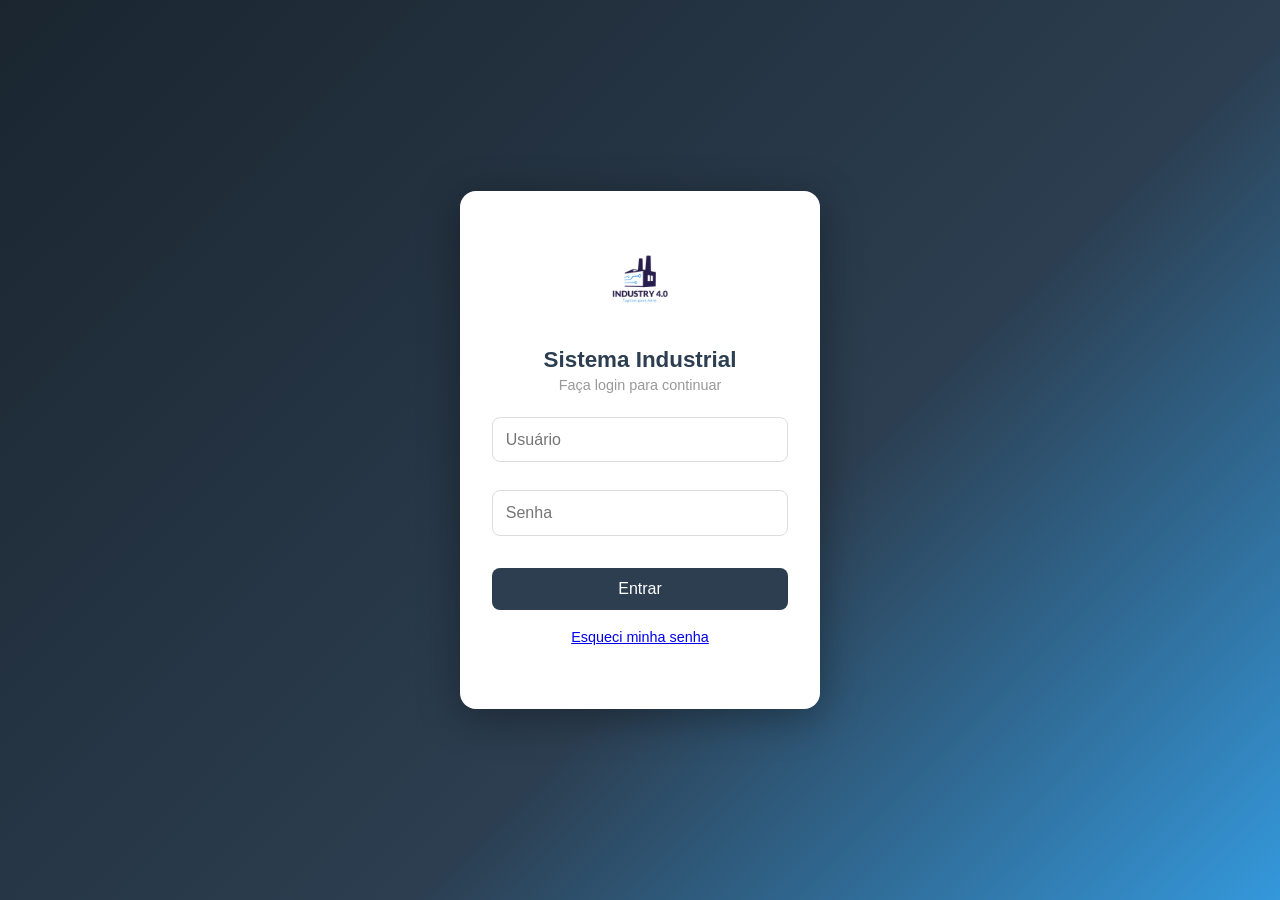
==== src/main/resources/static/login.html @ f0e9e9a5 "add o esqueci a minha senha, para caso o ususuario possa esquecer da senha" ====
<!DOCTYPE html>
<html lang="pt-BR">
<head>
  <meta charset="UTF-8" />
  <meta name="viewport" content="width=device-width, initial-scale=1.0" />
  <title>Login — Sistema</title>
  <link rel="stylesheet" href="style.css?v=4" />
</head>
<body class="login-body">

  <div class="login-card">

    <!-- Logo -->
    <div class="logo-wrap">
      <img src="logo_fabrica.jpg" width="96" height="96" alt="Logo" style="border-radius:16px;object-fit:cover;" />
    </div>

    <h1>Sistema Industrial</h1>
    <p class="login-sub">Faça login para continuar</p>

    <!-- Tela de login -->
    <div id="tela-login">
      <form id="form-login">
        <div class="input-group">
          <input type="text" id="login-user" placeholder="Usuário" autocomplete="username" />
        </div>
        <div class="input-group">
          <input type="password" id="login-pass" placeholder="Senha" autocomplete="current-password" />
        </div>
        <button type="submit" class="btn-login">Entrar</button>
      </form>

      <p id="login-erro" class="login-erro oculto">Usuário ou senha inválidos</p>
      <p class="login-sub" style="margin-top:1.2rem;">
        <a href="#" id="link-esqueci" class="link-esqueci">Esqueci minha senha</a>
      </p>
    </div>

    <!-- Tela de recuperação -->
    <div id="tela-recuperacao" class="oculto">
      <p class="login-sub" style="margin-bottom:1.2rem;">Informe seu e-mail para receber as instruções de recuperação.</p>
      <form id="form-recuperacao">
        <div class="input-group">
          <input type="email" id="rec-email" placeholder="Seu e-mail" autocomplete="email" />
        </div>
        <button type="submit" class="btn-login">Enviar instruções</button>
      </form>
      <p id="rec-sucesso" class="rec-sucesso oculto">✅ Se este e-mail estiver cadastrado, você receberá as instruções em breve.</p>
      <p style="margin-top:1rem;">
        <a href="#" id="link-voltar" class="link-esqueci">← Voltar ao login</a>
      </p>
    </div>
  </div>

  <script>
    // Redireciona se já estiver logado
    if (sessionStorage.getItem('logado')) window.location.href = 'index.html';

    // ── Login ─────────────────────────────────────────────────────
    document.getElementById('form-login').addEventListener('submit', e => {
      e.preventDefault();
      const user = document.getElementById('login-user').value.trim();
      const pass = document.getElementById('login-pass').value;

      if (user === 'admin' && pass === 'admin') {
        sessionStorage.setItem('logado', 'true');
        window.location.href = 'index.html';
      } else {
        const card = document.querySelector('.login-card');
        card.classList.remove('shake');
        void card.offsetWidth;
        card.classList.add('shake');
        document.getElementById('login-erro').classList.remove('oculto');
      }
    });

    // ── Esqueci a senha ───────────────────────────────────────────
    document.getElementById('link-esqueci').addEventListener('click', e => {
      e.preventDefault();
      document.getElementById('tela-login').classList.add('oculto');
      const rec = document.getElementById('tela-recuperacao');
      rec.classList.remove('oculto');
      rec.style.animation = 'fadeIn .3s ease';
      document.getElementById('rec-email').focus();
    });

    document.getElementById('link-voltar').addEventListener('click', e => {
      e.preventDefault();
      document.getElementById('tela-recuperacao').classList.add('oculto');
      document.getElementById('rec-sucesso').classList.add('oculto');
      document.getElementById('rec-email').value = '';
      const login = document.getElementById('tela-login');
      login.classList.remove('oculto');
      login.style.animation = 'fadeIn .3s ease';
    });

    document.getElementById('form-recuperacao').addEventListener('submit', e => {
      e.preventDefault();
      const email = document.getElementById('rec-email').value.trim();
      if (!email) {
        document.getElementById('rec-email').style.borderColor = '#e74c3c';
        return;
      }
      document.getElementById('rec-email').style.borderColor = '';
      document.getElementById('form-recuperacao').classList.add('oculto');
      document.getElementById('rec-sucesso').classList.remove('oculto');
    });
  </script>
</body>
</html>
---- src/main/resources/static/style.css ----
/* ── Reset ────────────────────────────────────────────────────── */
* { box-sizing: border-box; margin: 0; padding: 0; }
body { font-family: sans-serif; background: #f4f4f4; color: #333; }

/* ── Animações ────────────────────────────────────────────────── */
@keyframes fadeIn {
  from { opacity: 0; transform: translateY(16px); }
  to   { opacity: 1; transform: translateY(0); }
}
@keyframes slideDown {
  from { opacity: 0; transform: translateY(-20px); }
  to   { opacity: 1; transform: translateY(0); }
}
@keyframes rowIn {
  from { opacity: 0; transform: translateX(-12px); }
  to   { opacity: 1; transform: translateX(0); }
}
@keyframes shake {
  0%,100% { transform: translateX(0); }
  20%     { transform: translateX(-10px); }
  40%     { transform: translateX(10px); }
  60%     { transform: translateX(-8px); }
  80%     { transform: translateX(8px); }
}
@keyframes pulse {
  0%,100% { transform: scale(1); }
  50%     { transform: scale(1.04); }
}

/* ── Login ────────────────────────────────────────────────────── */
.login-body {
  min-height: 100vh;
  display: flex;
  align-items: center;
  justify-content: center;
  background: linear-gradient(135deg, #1a252f 0%, #2c3e50 60%, #3498db 100%);
}
.login-card {
  background: #fff;
  border-radius: 16px;
  padding: 2.5rem 2rem;
  width: 360px;
  text-align: center;
  box-shadow: 0 8px 40px rgba(0,0,0,.35);
  animation: fadeIn .5s ease;
}
.login-card.shake { animation: shake .4s ease; }

.logo-wrap {
  margin-bottom: 1rem;
  animation: pulse 2.5s infinite;
}
.login-card h1 { font-size: 1.4rem; margin-bottom: .25rem; color: #2c3e50; }
.login-sub { color: #999; font-size: .9rem; margin-bottom: 1.5rem; }

.input-group {
  position: relative;
  margin-bottom: 1rem;
  width: 100%;
}
.input-group .input-icon {
  position: absolute;
  left: .75rem;
  top: 50%;
  transform: translateY(-50%);
  font-size: 1rem;
}
.input-group input {
  width: 100%;
  padding: .80rem;
  border: 1px solid #ddd;
  border-radius: 8px;
  font-size: 1rem;
  transition: border-color .2s;
}
.input-group input:focus { outline: none; border-color: #3498db; }

.btn-login {
  width: 100%;
  padding: .75rem;
  background: #2c3e50;
  color: #fff;
  border: none;
  border-radius: 8px;
  font-size: 1rem;
  cursor: pointer;
  transition: background .2s, transform .1s;
  margin-top: .25rem;
}
.btn-login:hover  { background: #3498db; }
.btn-login:active { transform: scale(.98); }

.login-erro {
  margin-top: 1rem;
  color: #e74c3c;
  font-size: .9rem;
  animation: fadeIn .3s ease;
}

/* ── Nav ──────────────────────────────────────────────────────── */
nav {
  background: #2c3e50;
  padding: .6rem 1.5rem;
  display: flex;
  align-items: center;
  gap: .5rem;
  animation: slideDown .4s ease;
}
.nav-logo {
  display: flex;
  align-items: center;
  gap: .6rem;
  color: #fff;
  font-weight: 700;
  font-size: 1rem;
  margin-right: 1rem;
  white-space: nowrap;
}
nav button {
  background: transparent;
  color: #ccc;
  border: none;
  padding: .45rem .9rem;
  border-radius: 6px;
  font-size: .9rem;
  cursor: pointer;
  transition: background .2s, color .2s;
}
nav button:hover, nav button.ativo {
  background: #fff;
  color: #2c3e50;
  font-weight: 600;
}
.btn-sair { margin-left: auto !important; color: #e74c3c !important; }
.btn-sair:hover { background: #e74c3c !important; color: #fff !important; }

/* ── Seções ───────────────────────────────────────────────────── */
.secao { padding: 2rem; animation: fadeIn .35s ease; }
.oculto { display: none !important; }
h1 { margin-bottom: 1.5rem; }

/* ── Formulário ───────────────────────────────────────────────── */
form {
  display: flex;
  gap: .75rem;
  margin-bottom: 1rem;
  flex-wrap: wrap;
}
input, select {
  padding: .5rem .75rem;
  border: 1px solid #ccc;
  border-radius: 6px;
  font-size: 1rem;
  flex: 1;
  min-width: 140px;
  transition: border-color .2s, box-shadow .2s;
}
input:focus, select:focus {
  outline: none;
  border-color: #3498db;
  box-shadow: 0 0 0 3px rgba(52,152,219,.15);
}
input.erro, select.erro { border-color: #e74c3c; }

/* ── Filtro ───────────────────────────────────────────────────── */
.filtro-bar {
  display: flex;
  gap: .75rem;
  margin-bottom: 1rem;
  flex-wrap: wrap;
}
.filtro-bar input,
.filtro-bar select { flex: 1; min-width: 160px; }

/* ── Botões ───────────────────────────────────────────────────── */
button {
  padding: .5rem 1.2rem;
  border: none;
  border-radius: 6px;
  font-size: 1rem;
  cursor: pointer;
  transition: opacity .15s, transform .1s;
}
button:hover  { opacity: .88; }
button:active { transform: scale(.97); }
.btn-salvar   { background: #27ae60; color: #fff; }
.btn-editar   { background: #2980b9; color: #fff; }
.btn-deletar  { background: #e74c3c; color: #fff; }
.btn-cancelar { background: #aaa;    color: #fff; }

/* ── Tabela ───────────────────────────────────────────────────── */
table {
  width: 100%;
  border-collapse: collapse;
  background: #fff;
  border-radius: 8px;
  overflow: hidden;
  box-shadow: 0 1px 4px rgba(0,0,0,.1);
}
th, td { padding: .75rem 1rem; text-align: left; border-bottom: 1px solid #eee; }
th { background: #f9f9f9; font-weight: 600; }
tbody tr { animation: rowIn .25s ease; transition: background .15s; }
tbody tr:hover { background: #f0f7ff; }
.acoes { display: flex; gap: .5rem; }

/* Badge status */
.badge { padding: .2rem .65rem; border-radius: 12px; font-size: .82rem; font-weight: 600; }
.badge.ADMITIDO { background: #d4edda; color: #155724; }
.badge.DEMITIDO { background: #f8d7da; color: #721c24; }

.vazio { text-align: center; color: #999; padding: 1.5rem; }

/* ── Modal ────────────────────────────────────────────────────── */
.modal-overlay {
  position: fixed;
  inset: 0;
  background: rgba(0,0,0,.45);
  display: flex;
  align-items: center;
  justify-content: center;
  z-index: 999;
  animation: fadeIn .2s ease;
}
.modal-box {
  background: #fff;
  border-radius: 12px;
  padding: 2rem;
  width: 340px;
  text-align: center;
  box-shadow: 0 6px 30px rgba(0,0,0,.25);
  animation: fadeIn .25s ease;
}
.modal-box p { font-size: 1.05rem; margin-bottom: 1.5rem; }
.modal-acoes { display: flex; gap: 1rem; justify-content: center; }
.modal-acoes button { min-width: 110px; }

/* ── Toast ────────────────────────────────────────────────────── */
@keyframes toastIn {
  from { opacity: 0; transform: translateX(60px); }
  to   { opacity: 1; transform: translateX(0); }
}
@keyframes toastOut {
  from { opacity: 1; transform: translateX(0); }
  to   { opacity: 0; transform: translateX(60px); }
}
#toast-container {
  position: fixed;
  top: 1.2rem;
  right: 1.2rem;
  z-index: 9999;
  display: flex;
  flex-direction: column;
  gap: .5rem;
  pointer-events: none;
}
.toast {
  display: flex;
  align-items: center;
  gap: .6rem;
  padding: .75rem 1.1rem;
  border-radius: 10px;
  font-size: .9rem;
  font-weight: 500;
  box-shadow: 0 4px 16px rgba(0,0,0,.18);
  min-width: 220px;
  max-width: 320px;
  animation: toastIn .3s ease;
  pointer-events: auto;
}
.toast.saindo { animation: toastOut .35s ease forwards; }
.toast.erro   { background: #e74c3c; color: #fff; }
.toast.aviso  { background: #f39c12; color: #fff; }
.toast.ok     { background: #27ae60; color: #fff; }
.toast-icone  { font-size: 1.1rem; flex-shrink: 0; }
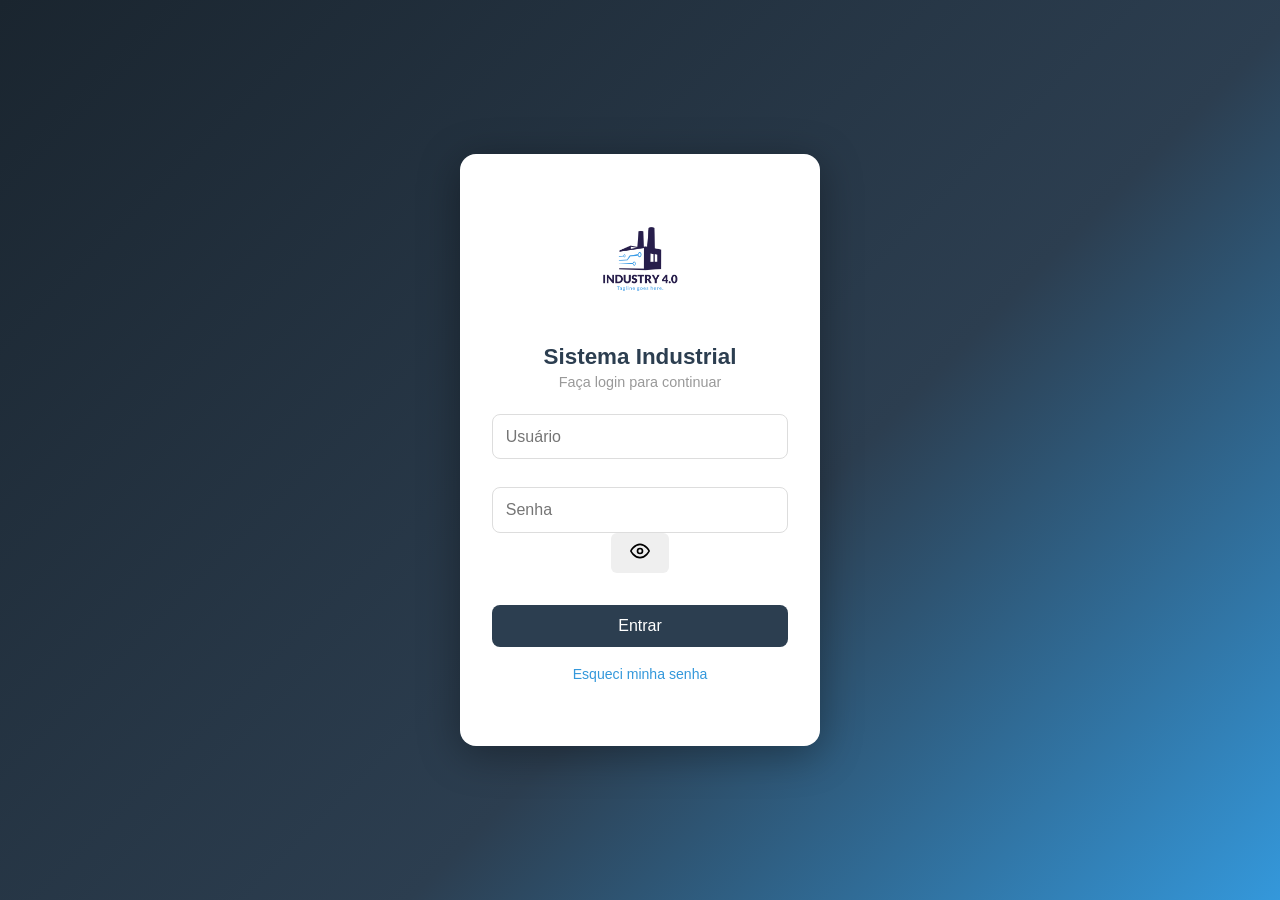
==== commit e135cefe: "fix/ melhorando algumas coisas no card do login" ====
--- a/src/main/resources/static/login.html
+++ b/src/main/resources/static/login.html
@@ -8,11 +8,14 @@
 </head>
 <body class="login-body">
 
+  <!-- Toast container (reutiliza os estilos do app) -->
+  <div id="toast-container"></div>
+
   <div class="login-card">
 
     <!-- Logo -->
     <div class="logo-wrap">
-      <img src="logo_fabrica.jpg" width="96" height="96" alt="Logo" style="border-radius:16px;object-fit:cover;" />
+      <img src="logo_fabrica.jpg" width="130" height="130" alt="Logo" style="border-radius:20px;object-fit:cover;" />
     </div>
 
     <h1>Sistema Industrial</h1>
@@ -26,11 +29,23 @@
         </div>
         <div class="input-group">
           <input type="password" id="login-pass" placeholder="Senha" autocomplete="current-password" />
+          <button type="button" class="btn-olho" id="btn-olho" title="Mostrar/ocultar senha">
+            <!-- olho aberto -->
+            <svg id="icone-olho-aberto" width="20" height="20" viewBox="0 0 24 24" fill="none" stroke="currentColor" stroke-width="2" stroke-linecap="round" stroke-linejoin="round">
+              <path d="M1 12s4-8 11-8 11 8 11 8-4 8-11 8-11-8-11-8z"/>
+              <circle cx="12" cy="12" r="3"/>
+            </svg>
+            <!-- olho fechado -->
+            <svg id="icone-olho-fechado" width="20" height="20" viewBox="0 0 24 24" fill="none" stroke="currentColor" stroke-width="2" stroke-linecap="round" stroke-linejoin="round" style="display:none;">
+              <path d="M17.94 17.94A10.07 10.07 0 0 1 12 20c-7 0-11-8-11-8a18.45 18.45 0 0 1 5.06-5.94"/>
+              <path d="M9.9 4.24A9.12 9.12 0 0 1 12 4c7 0 11 8 11 8a18.5 18.5 0 0 1-2.16 3.19"/>
+              <line x1="1" y1="1" x2="23" y2="23"/>
+            </svg>
+          </button>
         </div>
         <button type="submit" class="btn-login">Entrar</button>
       </form>
 
-      <p id="login-erro" class="login-erro oculto">Usuário ou senha inválidos</p>
       <p class="login-sub" style="margin-top:1.2rem;">
         <a href="#" id="link-esqueci" class="link-esqueci">Esqueci minha senha</a>
       </p>
@@ -56,21 +71,57 @@
     // Redireciona se já estiver logado
     if (sessionStorage.getItem('logado')) window.location.href = 'index.html';
 
+    // ── Toast ─────────────────────────────────────────────────────
+    function mostrarToast(mensagem, tipo = 'erro') {
+      const icones = { erro: '⚠️', aviso: '⚠️', ok: '✅' };
+      const container = document.getElementById('toast-container');
+      const toast = document.createElement('div');
+      toast.className = `toast ${tipo}`;
+      toast.innerHTML = `<span class="toast-icone">${icones[tipo] ?? '⚠️'}</span>${mensagem}`;
+      container.appendChild(toast);
+      setTimeout(() => {
+        toast.classList.add('saindo');
+        toast.addEventListener('animationend', () => toast.remove(), { once: true });
+      }, 3500);
+    }
+
+    // ── Ver/ocultar senha ─────────────────────────────────────────
+    document.getElementById('btn-olho').addEventListener('click', () => {
+      const input  = document.getElementById('login-pass');
+      const aberto = document.getElementById('icone-olho-aberto');
+      const fechado = document.getElementById('icone-olho-fechado');
+      if (input.type === 'password') {
+        input.type = 'text';
+        aberto.style.display  = 'none';
+        fechado.style.display = '';
+      } else {
+        input.type = 'password';
+        aberto.style.display  = '';
+        fechado.style.display = 'none';
+      }
+      input.focus();
+    });
+
     // ── Login ─────────────────────────────────────────────────────
+    const inputUser = document.getElementById('login-user');
+    const inputPass = document.getElementById('login-pass');
+
+    // Limpa borda vermelha ao digitar
+    inputUser.addEventListener('input', () => inputUser.classList.remove('erro'));
+    inputPass.addEventListener('input', () => inputPass.classList.remove('erro'));
+
     document.getElementById('form-login').addEventListener('submit', e => {
       e.preventDefault();
-      const user = document.getElementById('login-user').value.trim();
-      const pass = document.getElementById('login-pass').value;
+      const user = inputUser.value.trim();
+      const pass = inputPass.value;
 
       if (user === 'admin' && pass === 'admin') {
         sessionStorage.setItem('logado', 'true');
         window.location.href = 'index.html';
       } else {
-        const card = document.querySelector('.login-card');
-        card.classList.remove('shake');
-        void card.offsetWidth;
-        card.classList.add('shake');
-        document.getElementById('login-erro').classList.remove('oculto');
+        inputUser.classList.add('erro');
+        inputPass.classList.add('erro');
+        mostrarToast('Credenciais inválidas.');
       }
     });
 
--- a/src/main/resources/static/style.css
+++ b/src/main/resources/static/style.css
@@ -96,6 +96,20 @@
   font-size: .9rem;
   animation: fadeIn .3s ease;
 }
+.link-esqueci {
+  color: #3498db;
+  font-size: .88rem;
+  text-decoration: none;
+  transition: color .2s;
+}
+.link-esqueci:hover { color: #2c3e50; text-decoration: underline; }
+
+.rec-sucesso {
+  margin-top: 1rem;
+  color: #27ae60;
+  font-size: .9rem;
+  animation: fadeIn .35s ease;
+}
 
 /* ── Nav ──────────────────────────────────────────────────────── */
 nav {
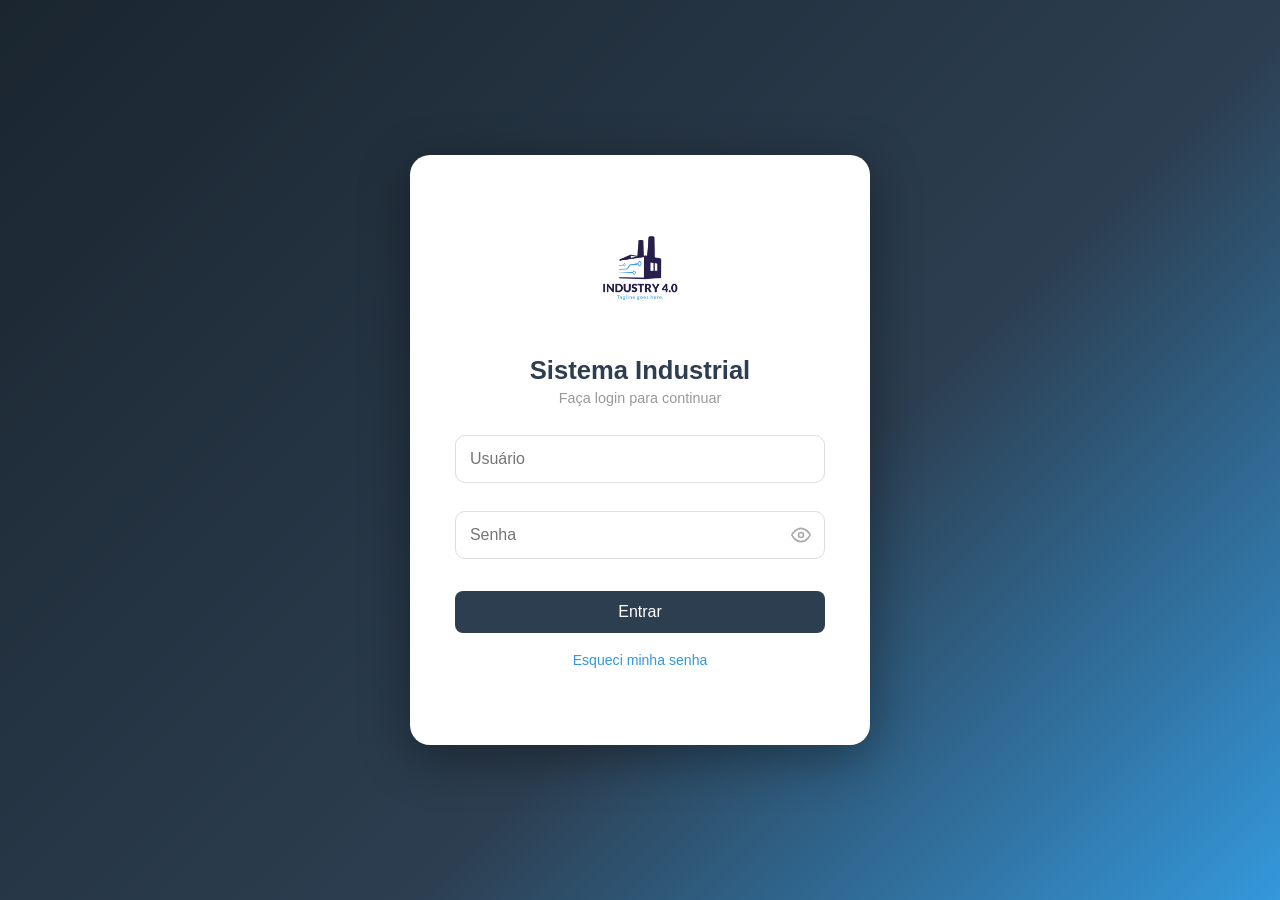
==== commit ae8b9aa2: "fix/ alterando algunas coisas para segurança" ====
--- a/src/main/resources/static/login.html
+++ b/src/main/resources/static/login.html
@@ -25,10 +25,10 @@
     <div id="tela-login">
       <form id="form-login">
         <div class="input-group">
-          <input type="text" id="login-user" placeholder="Usuário" autocomplete="username" />
+          <input type="text" id="login-user" placeholder="Usuário" autocomplete="username" maxlength="50" />
         </div>
         <div class="input-group">
-          <input type="password" id="login-pass" placeholder="Senha" autocomplete="current-password" />
+          <input type="password" id="login-pass" placeholder="Senha" autocomplete="current-password" maxlength="50" />
           <button type="button" class="btn-olho" id="btn-olho" title="Mostrar/ocultar senha">
             <!-- olho aberto -->
             <svg id="icone-olho-aberto" width="20" height="20" viewBox="0 0 24 24" fill="none" stroke="currentColor" stroke-width="2" stroke-linecap="round" stroke-linejoin="round">
@@ -46,6 +46,9 @@
         <button type="submit" class="btn-login">Entrar</button>
       </form>
 
+      <p id="login-bloqueado" class="login-bloqueado oculto">
+        Acesso bloqueado. Limite de tentativas atingido.
+      </p>
       <p class="login-sub" style="margin-top:1.2rem;">
         <a href="#" id="link-esqueci" class="link-esqueci">Esqueci minha senha</a>
       </p>
@@ -71,13 +74,20 @@
     // Redireciona se já estiver logado
     if (sessionStorage.getItem('logado')) window.location.href = 'index.html';
 
-    // ── Toast ─────────────────────────────────────────────────────
+    // ── Constantes ────────────────────────────────────────────────
+    const MAX_TENTATIVAS = 5;
+    let tentativas = parseInt(sessionStorage.getItem('tentativas_login') || '0');
+
+    // ── Toast (ícones SVG, sem emoji) ─────────────────────────────
+    const SVG_ALERTA = `<svg width="15" height="15" viewBox="0 0 24 24" fill="none" stroke="currentColor" stroke-width="2.5" stroke-linecap="round" stroke-linejoin="round"><path d="M10.29 3.86L1.82 18a2 2 0 0 0 1.71 3h16.94a2 2 0 0 0 1.71-3L13.71 3.86a2 2 0 0 0-3.42 0z"/><line x1="12" y1="9" x2="12" y2="13"/><line x1="12" y1="17" x2="12.01" y2="17"/></svg>`;
+    const SVG_OK     = `<svg width="15" height="15" viewBox="0 0 24 24" fill="none" stroke="currentColor" stroke-width="2.5" stroke-linecap="round" stroke-linejoin="round"><path d="M22 11.08V12a10 10 0 1 1-5.93-9.14"/><polyline points="22 4 12 14.01 9 11.01"/></svg>`;
+
     function mostrarToast(mensagem, tipo = 'erro') {
-      const icones = { erro: '⚠️', aviso: '⚠️', ok: '✅' };
+      const icone = tipo === 'ok' ? SVG_OK : SVG_ALERTA;
       const container = document.getElementById('toast-container');
       const toast = document.createElement('div');
       toast.className = `toast ${tipo}`;
-      toast.innerHTML = `<span class="toast-icone">${icones[tipo] ?? '⚠️'}</span>${mensagem}`;
+      toast.innerHTML = `<span class="toast-icone">${icone}</span>${mensagem}`;
       container.appendChild(toast);
       setTimeout(() => {
         toast.classList.add('saindo');
@@ -102,26 +112,83 @@
       input.focus();
     });
 
-    // ── Login ─────────────────────────────────────────────────────
+    // ── Referências ───────────────────────────────────────────────
     const inputUser = document.getElementById('login-user');
     const inputPass = document.getElementById('login-pass');
-
-    // Limpa borda vermelha ao digitar
-    inputUser.addEventListener('input', () => inputUser.classList.remove('erro'));
-    inputPass.addEventListener('input', () => inputPass.classList.remove('erro'));
-
+    const btnLogin  = document.getElementById('form-login').querySelector('button[type="submit"]');
+
+    // ── Botão desabilitado até 2 caracteres em cada campo ─────────
+    btnLogin.disabled = true;
+
+    function verificarCampos() {
+      btnLogin.disabled = !(inputUser.value.trim().length >= 2 && inputPass.value.length >= 2);
+    }
+
+    inputUser.addEventListener('input', () => { inputUser.classList.remove('erro'); verificarCampos(); });
+    inputPass.addEventListener('input', () => { inputPass.classList.remove('erro'); verificarCampos(); });
+
+    // ── Validação anti-injeção ────────────────────────────────────
+    const PADROES_INJECAO = [
+      /<[^>]*>/,          // tags HTML
+      /javascript:/i,     // protocolo JS
+      /on\w+\s*=/i,       // event handlers (onclick=, onload=...)
+      /--/,               // comentário SQL
+      /\/\*/,             // bloco SQL
+    ];
+
+    function temInjecao(valor) {
+      return PADROES_INJECAO.some(p => p.test(valor));
+    }
+
+    // ── Bloqueio de acesso ────────────────────────────────────────
+    function aplicarBloqueio() {
+      inputUser.disabled = true;
+      inputPass.disabled = true;
+      btnLogin.disabled  = true;
+      document.getElementById('btn-olho').disabled = true;
+      document.getElementById('login-bloqueado').classList.remove('oculto');
+      const linkEsqueci = document.getElementById('link-esqueci');
+      linkEsqueci.style.pointerEvents = 'none';
+      linkEsqueci.style.opacity = '.35';
+    }
+
+    // Aplica bloqueio imediatamente se já tiver atingido o limite
+    if (tentativas >= MAX_TENTATIVAS) aplicarBloqueio();
+
+    // ── Login ─────────────────────────────────────────────────────
     document.getElementById('form-login').addEventListener('submit', e => {
       e.preventDefault();
+
+      if (tentativas >= MAX_TENTATIVAS) return;
+
       const user = inputUser.value.trim();
       const pass = inputPass.value;
 
+      // Bloqueia entrada com padrões de injeção
+      if (temInjecao(user) || temInjecao(pass)) {
+        inputUser.classList.add('erro');
+        inputPass.classList.add('erro');
+        mostrarToast('Entrada inválida detectada.');
+        return;
+      }
+
       if (user === 'admin' && pass === 'admin') {
+        sessionStorage.removeItem('tentativas_login');
         sessionStorage.setItem('logado', 'true');
         window.location.href = 'index.html';
       } else {
+        tentativas++;
+        sessionStorage.setItem('tentativas_login', tentativas);
         inputUser.classList.add('erro');
         inputPass.classList.add('erro');
-        mostrarToast('Credenciais inválidas.');
+
+        const restantes = MAX_TENTATIVAS - tentativas;
+        if (restantes <= 0) {
+          aplicarBloqueio();
+          mostrarToast('Acesso bloqueado após 5 tentativas.');
+        } else {
+          mostrarToast(`Credenciais inválidas. ${restantes} tentativa(s) restante(s).`);
+        }
       }
     });
 
@@ -149,10 +216,10 @@
       e.preventDefault();
       const email = document.getElementById('rec-email').value.trim();
       if (!email) {
-        document.getElementById('rec-email').style.borderColor = '#e74c3c';
+        document.getElementById('rec-email').classList.add('erro');
         return;
       }
-      document.getElementById('rec-email').style.borderColor = '';
+      document.getElementById('rec-email').classList.remove('erro');
       document.getElementById('form-recuperacao').classList.add('oculto');
       document.getElementById('rec-sucesso').classList.remove('oculto');
     });
--- a/src/main/resources/static/style.css
+++ b/src/main/resources/static/style.css
@@ -37,21 +37,21 @@
 }
 .login-card {
   background: #fff;
-  border-radius: 16px;
-  padding: 2.5rem 2rem;
-  width: 360px;
+  border-radius: 20px;
+  padding: 3rem 2.8rem;
+  width: 460px;
   text-align: center;
-  box-shadow: 0 8px 40px rgba(0,0,0,.35);
+  box-shadow: 0 12px 50px rgba(0,0,0,.38);
   animation: fadeIn .5s ease;
 }
 .login-card.shake { animation: shake .4s ease; }
 
 .logo-wrap {
-  margin-bottom: 1rem;
+  margin-bottom: 1.2rem;
   animation: pulse 2.5s infinite;
 }
-.login-card h1 { font-size: 1.4rem; margin-bottom: .25rem; color: #2c3e50; }
-.login-sub { color: #999; font-size: .9rem; margin-bottom: 1.5rem; }
+.login-card h1 { font-size: 1.6rem; margin-bottom: .3rem; color: #2c3e50; }
+.login-sub { color: #999; font-size: .9rem; margin-bottom: 1.8rem; }
 
 .input-group {
   position: relative;
@@ -67,13 +67,36 @@
 }
 .input-group input {
   width: 100%;
-  padding: .80rem;
+  padding: .88rem 3rem .88rem .88rem;
   border: 1px solid #ddd;
-  border-radius: 8px;
-  font-size: 1rem;
-  transition: border-color .2s;
-}
-.input-group input:focus { outline: none; border-color: #3498db; }
+  border-radius: 10px;
+  font-size: 1rem;
+  transition: border-color .2s, box-shadow .2s;
+}
+.input-group input:focus {
+  outline: none;
+  border-color: #3498db;
+  box-shadow: 0 0 0 3px rgba(52,152,219,.15);
+}
+
+/* Botão olho — ver/ocultar senha */
+.btn-olho {
+  position: absolute;
+  right: .65rem;
+  top: 50%;
+  transform: translateY(-50%);
+  background: none;
+  border: none;
+  padding: .25rem;
+  cursor: pointer;
+  color: #aaa;
+  display: flex;
+  align-items: center;
+  transition: color .2s;
+  border-radius: 4px;
+}
+.btn-olho:hover  { color: #3498db; opacity: 1; }
+.btn-olho:active { transform: translateY(-50%) scale(.92); }
 
 .btn-login {
   width: 100%;
@@ -174,7 +197,7 @@
   border-color: #3498db;
   box-shadow: 0 0 0 3px rgba(52,152,219,.15);
 }
-input.erro, select.erro { border-color: #e74c3c; }
+input.erro, select.erro { border-color: #e74c3c; box-shadow: 0 0 0 3px rgba(231,76,60,.15); }
 
 /* ── Filtro ───────────────────────────────────────────────────── */
 .filtro-bar {
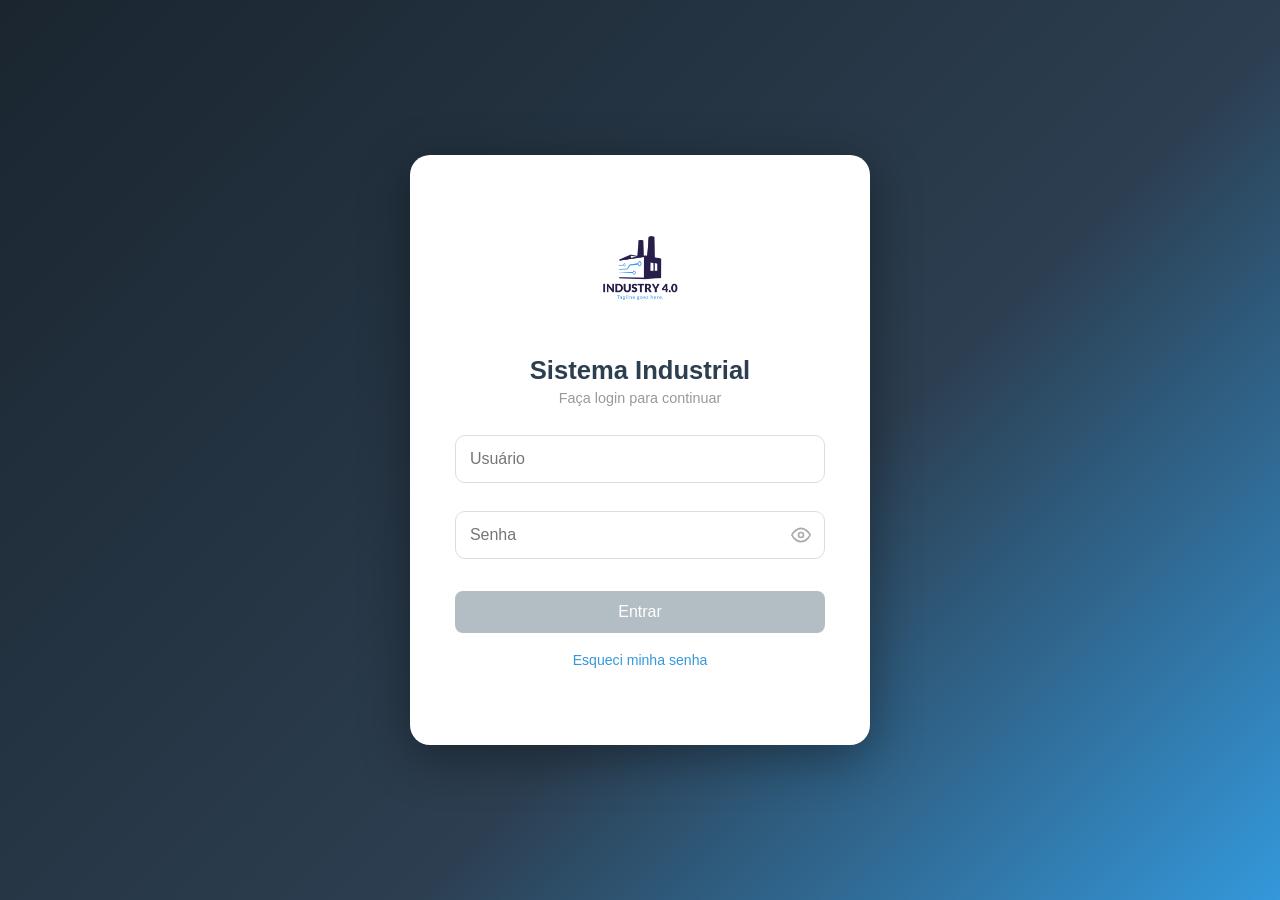
==== commit 7a58428f: "Alterações no login" ====
--- a/src/main/resources/static/login.html
+++ b/src/main/resources/static/login.html
@@ -71,12 +71,17 @@
   </div>
 
   <script>
-    // Redireciona se já estiver logado
-    if (sessionStorage.getItem('logado')) window.location.href = 'index.html';
+    // Redireciona se já tiver token válido
+    if (sessionStorage.getItem('jwt_token')) {
+      console.info('[Auth] Token JWT encontrado no sessionStorage → redirecionando para index.html');
+      window.location.href = 'index.html';
+    }
 
     // ── Constantes ────────────────────────────────────────────────
     const MAX_TENTATIVAS = 5;
+    const COOLDOWN_MS    = 5000; // 5 segundos
     let tentativas = parseInt(sessionStorage.getItem('tentativas_login') || '0');
+    console.info(`[Auth] Página carregada. Tentativas anteriores registradas: ${tentativas}/${MAX_TENTATIVAS}`);
 
     // ── Toast (ícones SVG, sem emoji) ─────────────────────────────
     const SVG_ALERTA = `<svg width="15" height="15" viewBox="0 0 24 24" fill="none" stroke="currentColor" stroke-width="2.5" stroke-linecap="round" stroke-linejoin="round"><path d="M10.29 3.86L1.82 18a2 2 0 0 0 1.71 3h16.94a2 2 0 0 0 1.71-3L13.71 3.86a2 2 0 0 0-3.42 0z"/><line x1="12" y1="9" x2="12" y2="13"/><line x1="12" y1="17" x2="12.01" y2="17"/></svg>`;
@@ -113,15 +118,19 @@
     });
 
     // ── Referências ───────────────────────────────────────────────
-    const inputUser = document.getElementById('login-user');
-    const inputPass = document.getElementById('login-pass');
-    const btnLogin  = document.getElementById('form-login').querySelector('button[type="submit"]');
+    const inputUser    = document.getElementById('login-user');
+    const inputPass    = document.getElementById('login-pass');
+    const btnLogin     = document.getElementById('form-login').querySelector('button[type="submit"]');
+    const bloqueadoEl  = document.getElementById('login-bloqueado');
+    const linkEsqueci  = document.getElementById('link-esqueci');
 
     // ── Botão desabilitado até 2 caracteres em cada campo ─────────
     btnLogin.disabled = true;
 
     function verificarCampos() {
-      btnLogin.disabled = !(inputUser.value.trim().length >= 2 && inputPass.value.length >= 2);
+      const habilitado = inputUser.value.trim().length >= 2 && inputPass.value.length >= 2;
+      btnLogin.disabled = !habilitado;
+      console.debug(`[Auth] verificarCampos → usuário: ${inputUser.value.trim().length} chars | senha: ${inputPass.value.length} chars | botão: ${habilitado ? 'habilitado' : 'desabilitado'}`);
     }
 
     inputUser.addEventListener('input', () => { inputUser.classList.remove('erro'); verificarCampos(); });
@@ -129,66 +138,141 @@
 
     // ── Validação anti-injeção ────────────────────────────────────
     const PADROES_INJECAO = [
-      /<[^>]*>/,          // tags HTML
-      /javascript:/i,     // protocolo JS
-      /on\w+\s*=/i,       // event handlers (onclick=, onload=...)
-      /--/,               // comentário SQL
-      /\/\*/,             // bloco SQL
+      /<[^>]*>/,        // tags HTML
+      /javascript:/i,   // protocolo JS
+      /on\w+\s*=/i,     // event handlers inline
+      /--/,             // comentário SQL
+      /\/\*/,           // bloco SQL
     ];
 
     function temInjecao(valor) {
-      return PADROES_INJECAO.some(p => p.test(valor));
-    }
-
-    // ── Bloqueio de acesso ────────────────────────────────────────
-    function aplicarBloqueio() {
+      const padrao = PADROES_INJECAO.find(p => p.test(valor));
+      if (padrao) {
+        console.warn(`[Security] Padrão de injeção detectado no campo de entrada. Padrão: ${padrao} | Valor (primeiros 30 chars): "${valor.slice(0, 30)}"`);
+      }
+      return !!padrao;
+    }
+
+    // ── Desbloquear (chamado após contagem chegar a zero) ─────────
+    function desbloquear() {
+      console.info('[Auth] Cooldown encerrado → formulário desbloqueado. Contador de tentativas zerado.');
+      tentativas = 0;
+      sessionStorage.removeItem('tentativas_login');
+      sessionStorage.removeItem('login_block_time');
+      inputUser.disabled = false;
+      inputPass.disabled = false;
+      document.getElementById('btn-olho').disabled = false;
+      bloqueadoEl.classList.add('oculto');
+      linkEsqueci.style.pointerEvents = '';
+      linkEsqueci.style.opacity = '';
+      verificarCampos();
+      inputUser.focus();
+    }
+
+    // ── Contador regressivo de bloqueio ───────────────────────────
+    function iniciarContagem(msRestantes) {
+      console.warn(`[Auth] Formulário bloqueado. Cooldown iniciado: ${Math.ceil(msRestantes / 1000)}s restantes.`);
       inputUser.disabled = true;
       inputPass.disabled = true;
       btnLogin.disabled  = true;
       document.getElementById('btn-olho').disabled = true;
-      document.getElementById('login-bloqueado').classList.remove('oculto');
-      const linkEsqueci = document.getElementById('link-esqueci');
       linkEsqueci.style.pointerEvents = 'none';
       linkEsqueci.style.opacity = '.35';
-    }
-
-    // Aplica bloqueio imediatamente se já tiver atingido o limite
-    if (tentativas >= MAX_TENTATIVAS) aplicarBloqueio();
+      bloqueadoEl.classList.remove('oculto');
+
+      let seg = Math.ceil(msRestantes / 1000);
+      bloqueadoEl.textContent = `Acesso bloqueado. Aguarde ${seg}s para tentar novamente.`;
+
+      const timer = setInterval(() => {
+        seg--;
+        if (seg <= 0) {
+          clearInterval(timer);
+          desbloquear();
+        } else {
+          console.debug(`[Auth] Cooldown: ${seg}s restantes...`);
+          bloqueadoEl.textContent = `Acesso bloqueado. Aguarde ${seg}s para tentar novamente.`;
+        }
+      }, 1000);
+    }
+
+    // ── Verifica bloqueio ao carregar a página ────────────────────
+    if (tentativas >= MAX_TENTATIVAS) {
+      const blocoInicio = parseInt(sessionStorage.getItem('login_block_time') || '0');
+      if (blocoInicio) {
+        const decorrido = Date.now() - blocoInicio;
+        const restante  = COOLDOWN_MS - decorrido;
+        if (restante > 0) {
+          console.warn(`[Auth] Bloqueio ativo ao recarregar página. Decorrido: ${Math.round(decorrido / 1000)}s | Restante: ${Math.ceil(restante / 1000)}s`);
+          iniciarContagem(restante);
+        } else {
+          console.info('[Auth] Bloqueio expirado antes de recarregar. Desbloqueando imediatamente.');
+          desbloquear();
+        }
+      } else {
+        console.warn('[Auth] Máximo de tentativas atingido sem timestamp de bloqueio registrado. Iniciando cooldown agora.');
+        sessionStorage.setItem('login_block_time', Date.now());
+        iniciarContagem(COOLDOWN_MS);
+      }
+    }
 
     // ── Login ─────────────────────────────────────────────────────
-    document.getElementById('form-login').addEventListener('submit', e => {
+    document.getElementById('form-login').addEventListener('submit', async e => {
       e.preventDefault();
-
-      if (tentativas >= MAX_TENTATIVAS) return;
+      console.info('[Auth] Tentativa de login iniciada.');
+
+      if (tentativas >= MAX_TENTATIVAS) {
+        console.error('[Auth] Submit bloqueado — formulário ainda em cooldown. Tentativas esgotadas.');
+        return;
+      }
 
       const user = inputUser.value.trim();
       const pass = inputPass.value;
 
-      // Bloqueia entrada com padrões de injeção
+      // Não loga user/pass para não vazar credenciais no console
+      console.info(`[Auth] Validando entrada — usuário: ${user.length} chars | senha: ${pass.length} chars`);
+
       if (temInjecao(user) || temInjecao(pass)) {
+        console.error('[Security] Submit bloqueado — padrão de injeção identificado na entrada. Verifique o log acima para o padrão detectado.');
         inputUser.classList.add('erro');
         inputPass.classList.add('erro');
         mostrarToast('Entrada inválida detectada.');
         return;
       }
 
-      if (user === 'admin' && pass === 'admin') {
-        sessionStorage.removeItem('tentativas_login');
-        sessionStorage.setItem('logado', 'true');
-        window.location.href = 'index.html';
-      } else {
-        tentativas++;
-        sessionStorage.setItem('tentativas_login', tentativas);
-        inputUser.classList.add('erro');
-        inputPass.classList.add('erro');
-
-        const restantes = MAX_TENTATIVAS - tentativas;
-        if (restantes <= 0) {
-          aplicarBloqueio();
-          mostrarToast('Acesso bloqueado após 5 tentativas.');
+      console.info('[Auth] Enviando credenciais para POST /auth/login...');
+      try {
+        const res = await fetch('/auth/login', {
+          method: 'POST',
+          headers: { 'Content-Type': 'application/json' },
+          body: JSON.stringify({ username: user, password: pass })
+        });
+
+        if (res.ok) {
+          const data = await res.json();
+          console.info('[Auth] Login bem-sucedido → token JWT recebido e salvo. Redirecionando...');
+          sessionStorage.setItem('jwt_token', data.token);
+          sessionStorage.removeItem('tentativas_login');
+          sessionStorage.removeItem('login_block_time');
+          window.location.href = 'index.html';
         } else {
-          mostrarToast(`Credenciais inválidas. ${restantes} tentativa(s) restante(s).`);
+          tentativas++;
+          sessionStorage.setItem('tentativas_login', tentativas);
+          console.warn(`[Auth] Credenciais rejeitadas pelo servidor. Tentativa ${tentativas}/${MAX_TENTATIVAS}. Status: ${res.status}`);
+          inputUser.classList.add('erro');
+          inputPass.classList.add('erro');
+
+          if (tentativas >= MAX_TENTATIVAS) {
+            console.error(`[Auth] Limite de ${MAX_TENTATIVAS} tentativas atingido → bloqueando formulário por ${COOLDOWN_MS / 1000}s.`);
+            sessionStorage.setItem('login_block_time', Date.now());
+            iniciarContagem(COOLDOWN_MS);
+            mostrarToast('Acesso bloqueado. Aguarde 5 segundos.');
+          } else {
+            mostrarToast('Credenciais inválidas.');
+          }
         }
+      } catch (err) {
+        console.error('[Auth] Erro de rede ao tentar autenticar:', err.message);
+        mostrarToast('Erro de conexão. Verifique o servidor.');
       }
     });
 
--- a/src/main/resources/static/style.css
+++ b/src/main/resources/static/style.css
@@ -110,13 +110,21 @@
   transition: background .2s, transform .1s;
   margin-top: .25rem;
 }
-.btn-login:hover  { background: #3498db; }
-.btn-login:active { transform: scale(.98); }
-
-.login-erro {
+.btn-login:hover              { background: #3498db; }
+.btn-login:active             { transform: scale(.98); }
+.btn-login:disabled           { background: #b2bec3; cursor: not-allowed; transform: none; }
+.btn-login:disabled:hover     { background: #b2bec3; }
+
+.login-bloqueado {
   margin-top: 1rem;
-  color: #e74c3c;
-  font-size: .9rem;
+  color: #c0392b;
+  font-size: .88rem;
+  font-weight: 600;
+  padding: .75rem 1rem;
+  background: #fdecea;
+  border-radius: 8px;
+  border: 1px solid #f5c6cb;
+  text-align: center;
   animation: fadeIn .3s ease;
 }
 .link-esqueci {
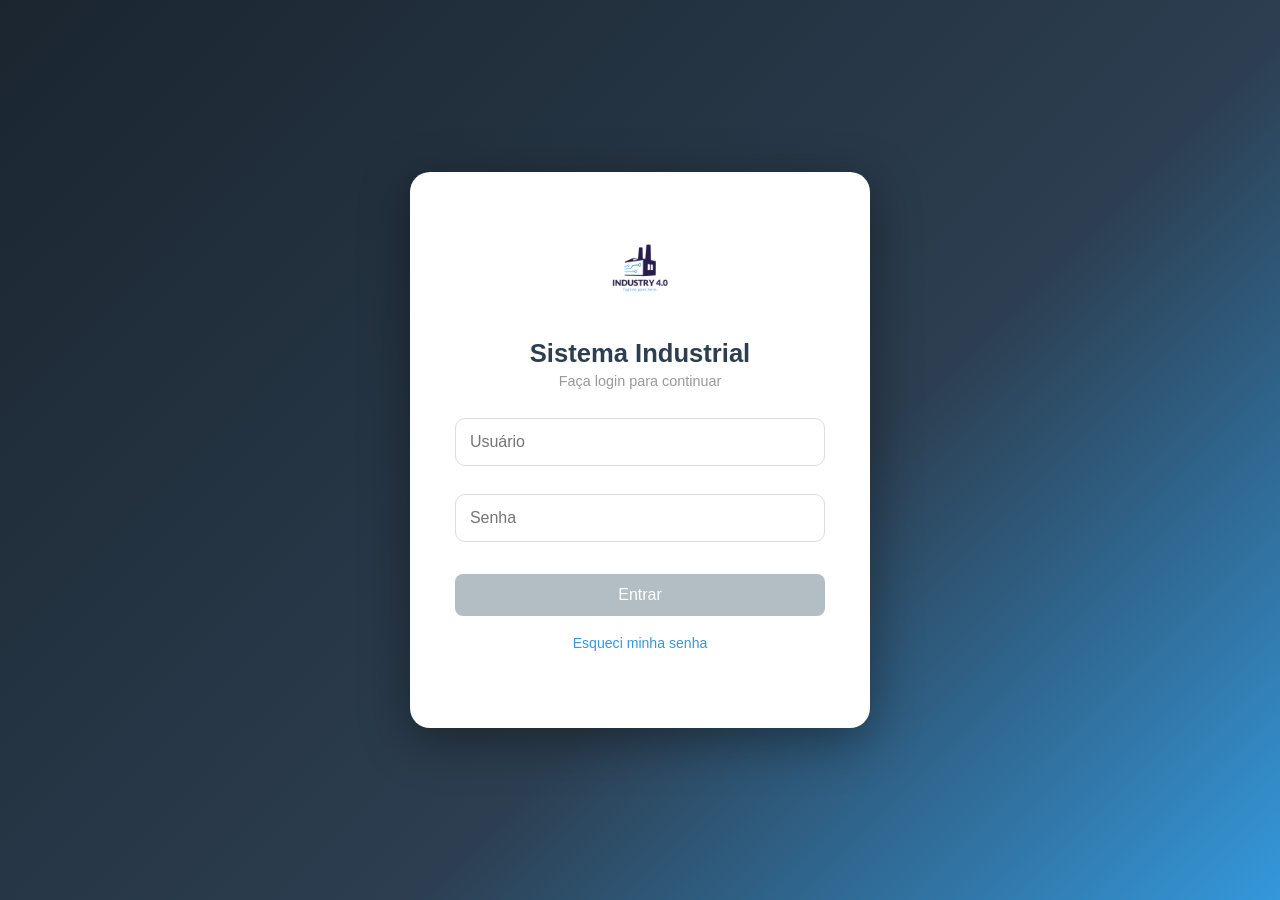
==== commit 062516bd: "fix/ alterando o html acressentando algumas coisas" ====
--- a/src/main/resources/static/login.html
+++ b/src/main/resources/static/login.html
@@ -4,18 +4,18 @@
   <meta charset="UTF-8" />
   <meta name="viewport" content="width=device-width, initial-scale=1.0" />
   <title>Login — Sistema</title>
-  <link rel="stylesheet" href="style.css?v=4" />
+  <link rel="stylesheet" href="style.css?v=5" />
 </head>
 <body class="login-body">
 
-  <!-- Toast container (reutiliza os estilos do app) -->
+  <!-- Toast container -->
   <div id="toast-container"></div>
 
   <div class="login-card">
 
     <!-- Logo -->
     <div class="logo-wrap">
-      <img src="logo_fabrica.jpg" width="130" height="130" alt="Logo" style="border-radius:20px;object-fit:cover;" />
+      <img src="logo_fabrica.jpg" width="96" height="96" alt="Logo" style="border-radius:16px;object-fit:cover;" />
     </div>
 
     <h1>Sistema Industrial</h1>
@@ -23,32 +23,20 @@
 
     <!-- Tela de login -->
     <div id="tela-login">
-      <form id="form-login">
+      <form id="form-login" autocomplete="off" novalidate>
         <div class="input-group">
-          <input type="text" id="login-user" placeholder="Usuário" autocomplete="username" maxlength="50" />
+          <input type="text"     id="login-user" placeholder="Usuário"
+                 autocomplete="username" maxlength="50" />
         </div>
         <div class="input-group">
-          <input type="password" id="login-pass" placeholder="Senha" autocomplete="current-password" maxlength="50" />
-          <button type="button" class="btn-olho" id="btn-olho" title="Mostrar/ocultar senha">
-            <!-- olho aberto -->
-            <svg id="icone-olho-aberto" width="20" height="20" viewBox="0 0 24 24" fill="none" stroke="currentColor" stroke-width="2" stroke-linecap="round" stroke-linejoin="round">
-              <path d="M1 12s4-8 11-8 11 8 11 8-4 8-11 8-11-8-11-8z"/>
-              <circle cx="12" cy="12" r="3"/>
-            </svg>
-            <!-- olho fechado -->
-            <svg id="icone-olho-fechado" width="20" height="20" viewBox="0 0 24 24" fill="none" stroke="currentColor" stroke-width="2" stroke-linecap="round" stroke-linejoin="round" style="display:none;">
-              <path d="M17.94 17.94A10.07 10.07 0 0 1 12 20c-7 0-11-8-11-8a18.45 18.45 0 0 1 5.06-5.94"/>
-              <path d="M9.9 4.24A9.12 9.12 0 0 1 12 4c7 0 11 8 11 8a18.5 18.5 0 0 1-2.16 3.19"/>
-              <line x1="1" y1="1" x2="23" y2="23"/>
-            </svg>
-          </button>
+          <input type="password" id="login-pass" placeholder="Senha"
+                 autocomplete="current-password" maxlength="50" />
         </div>
-        <button type="submit" class="btn-login">Entrar</button>
+        <button type="submit" id="btn-entrar" class="btn-login" disabled>Entrar</button>
       </form>
 
-      <p id="login-bloqueado" class="login-bloqueado oculto">
-        Acesso bloqueado. Limite de tentativas atingido.
-      </p>
+      <p id="login-bloqueado" class="login-bloqueado oculto"></p>
+
       <p class="login-sub" style="margin-top:1.2rem;">
         <a href="#" id="link-esqueci" class="link-esqueci">Esqueci minha senha</a>
       </p>
@@ -63,7 +51,7 @@
         </div>
         <button type="submit" class="btn-login">Enviar instruções</button>
       </form>
-      <p id="rec-sucesso" class="rec-sucesso oculto">✅ Se este e-mail estiver cadastrado, você receberá as instruções em breve.</p>
+      <p id="rec-sucesso" class="rec-sucesso oculto">Se este e-mail estiver cadastrado, você receberá as instruções em breve.</p>
       <p style="margin-top:1rem;">
         <a href="#" id="link-voltar" class="link-esqueci">← Voltar ao login</a>
       </p>
@@ -71,212 +59,207 @@
   </div>
 
   <script>
-    // Redireciona se já tiver token válido
+    'use strict';
+
+    // ── Redireciona se já estiver autenticado ─────────────────────────────────
     if (sessionStorage.getItem('jwt_token')) {
-      console.info('[Auth] Token JWT encontrado no sessionStorage → redirecionando para index.html');
+      console.info('[Auth] Token JWT encontrado — redirecionando para index.html');
       window.location.href = 'index.html';
     }
 
-    // ── Constantes ────────────────────────────────────────────────
+    // ── Constantes ─────────────────────────────────────────────────────────────
     const MAX_TENTATIVAS = 5;
-    const COOLDOWN_MS    = 5000; // 5 segundos
-    let tentativas = parseInt(sessionStorage.getItem('tentativas_login') || '0');
-    console.info(`[Auth] Página carregada. Tentativas anteriores registradas: ${tentativas}/${MAX_TENTATIVAS}`);
-
-    // ── Toast (ícones SVG, sem emoji) ─────────────────────────────
-    const SVG_ALERTA = `<svg width="15" height="15" viewBox="0 0 24 24" fill="none" stroke="currentColor" stroke-width="2.5" stroke-linecap="round" stroke-linejoin="round"><path d="M10.29 3.86L1.82 18a2 2 0 0 0 1.71 3h16.94a2 2 0 0 0 1.71-3L13.71 3.86a2 2 0 0 0-3.42 0z"/><line x1="12" y1="9" x2="12" y2="13"/><line x1="12" y1="17" x2="12.01" y2="17"/></svg>`;
-    const SVG_OK     = `<svg width="15" height="15" viewBox="0 0 24 24" fill="none" stroke="currentColor" stroke-width="2.5" stroke-linecap="round" stroke-linejoin="round"><path d="M22 11.08V12a10 10 0 1 1-5.93-9.14"/><polyline points="22 4 12 14.01 9 11.01"/></svg>`;
-
+    const BLOCK_MS       = 5_000; // 5 segundos
+
+    // ── Referências DOM ────────────────────────────────────────────────────────
+    const inputUser     = document.getElementById('login-user');
+    const inputPass     = document.getElementById('login-pass');
+    const btnEntrar     = document.getElementById('btn-entrar');
+    const bloqueadoMsg  = document.getElementById('login-bloqueado');
+
+    let intervaloContagem = null;
+
+    // ── Toast ──────────────────────────────────────────────────────────────────
     function mostrarToast(mensagem, tipo = 'erro') {
-      const icone = tipo === 'ok' ? SVG_OK : SVG_ALERTA;
+      const ICONS = {
+        erro:  `<svg xmlns="http://www.w3.org/2000/svg" width="16" height="16" viewBox="0 0 24 24" fill="none"
+                  stroke="currentColor" stroke-width="2" stroke-linecap="round" stroke-linejoin="round">
+                  <path d="M10.29 3.86L1.82 18a2 2 0 001.71 3h16.94a2 2 0 001.71-3L13.71 3.86a2 2 0 00-3.42 0z"/>
+                  <line x1="12" y1="9" x2="12" y2="13"/><line x1="12" y1="17" x2="12.01" y2="17"/>
+                </svg>`,
+        ok:    `<svg xmlns="http://www.w3.org/2000/svg" width="16" height="16" viewBox="0 0 24 24" fill="none"
+                  stroke="currentColor" stroke-width="2" stroke-linecap="round" stroke-linejoin="round">
+                  <path d="M22 11.08V12a10 10 0 11-5.93-9.14"/>
+                  <polyline points="22 4 12 14.01 9 11.01"/>
+                </svg>`,
+        aviso: `<svg xmlns="http://www.w3.org/2000/svg" width="16" height="16" viewBox="0 0 24 24" fill="none"
+                  stroke="currentColor" stroke-width="2" stroke-linecap="round" stroke-linejoin="round">
+                  <circle cx="12" cy="12" r="10"/>
+                  <line x1="12" y1="8" x2="12" y2="12"/><line x1="12" y1="16" x2="12.01" y2="16"/>
+                </svg>`
+      };
+
       const container = document.getElementById('toast-container');
       const toast = document.createElement('div');
       toast.className = `toast ${tipo}`;
-      toast.innerHTML = `<span class="toast-icone">${icone}</span>${mensagem}`;
+      toast.innerHTML = `<span class="toast-icone">${ICONS[tipo] ?? ICONS.erro}</span>${mensagem}`;
       container.appendChild(toast);
+
       setTimeout(() => {
         toast.classList.add('saindo');
         toast.addEventListener('animationend', () => toast.remove(), { once: true });
       }, 3500);
     }
 
-    // ── Ver/ocultar senha ─────────────────────────────────────────
-    document.getElementById('btn-olho').addEventListener('click', () => {
-      const input  = document.getElementById('login-pass');
-      const aberto = document.getElementById('icone-olho-aberto');
-      const fechado = document.getElementById('icone-olho-fechado');
-      if (input.type === 'password') {
-        input.type = 'text';
-        aberto.style.display  = 'none';
-        fechado.style.display = '';
-      } else {
-        input.type = 'password';
-        aberto.style.display  = '';
-        fechado.style.display = 'none';
-      }
-      input.focus();
-    });
-
-    // ── Referências ───────────────────────────────────────────────
-    const inputUser    = document.getElementById('login-user');
-    const inputPass    = document.getElementById('login-pass');
-    const btnLogin     = document.getElementById('form-login').querySelector('button[type="submit"]');
-    const bloqueadoEl  = document.getElementById('login-bloqueado');
-    const linkEsqueci  = document.getElementById('link-esqueci');
-
-    // ── Botão desabilitado até 2 caracteres em cada campo ─────────
-    btnLogin.disabled = true;
-
+    // ── Anti-injeção ──────────────────────────────────────────────────────────
+    function temInjecao(valor) {
+      return (
+        /<[^>]*>/.test(valor)      ||   // tags HTML
+        /javascript:/i.test(valor) ||   // protocolo JS
+        /on\w+\s*=/i.test(valor)   ||   // event handlers inline
+        /--/.test(valor)           ||   // comentário SQL
+        /\/\*/.test(valor)              // comentário bloco
+      );
+    }
+
+    // ── Habilita/desabilita botão ─────────────────────────────────────────────
     function verificarCampos() {
-      const habilitado = inputUser.value.trim().length >= 2 && inputPass.value.length >= 2;
-      btnLogin.disabled = !habilitado;
-      console.debug(`[Auth] verificarCampos → usuário: ${inputUser.value.trim().length} chars | senha: ${inputPass.value.length} chars | botão: ${habilitado ? 'habilitado' : 'desabilitado'}`);
-    }
-
-    inputUser.addEventListener('input', () => { inputUser.classList.remove('erro'); verificarCampos(); });
-    inputPass.addEventListener('input', () => { inputPass.classList.remove('erro'); verificarCampos(); });
-
-    // ── Validação anti-injeção ────────────────────────────────────
-    const PADROES_INJECAO = [
-      /<[^>]*>/,        // tags HTML
-      /javascript:/i,   // protocolo JS
-      /on\w+\s*=/i,     // event handlers inline
-      /--/,             // comentário SQL
-      /\/\*/,           // bloco SQL
-    ];
-
-    function temInjecao(valor) {
-      const padrao = PADROES_INJECAO.find(p => p.test(valor));
-      if (padrao) {
-        console.warn(`[Security] Padrão de injeção detectado no campo de entrada. Padrão: ${padrao} | Valor (primeiros 30 chars): "${valor.slice(0, 30)}"`);
-      }
-      return !!padrao;
-    }
-
-    // ── Desbloquear (chamado após contagem chegar a zero) ─────────
+      const ok = inputUser.value.trim().length >= 2 && inputPass.value.length >= 2;
+      btnEntrar.disabled = !ok;
+    }
+
+    inputUser.addEventListener('input', verificarCampos);
+    inputPass.addEventListener('input', verificarCampos);
+
+    // ── Desbloquear após expirar o tempo ──────────────────────────────────────
     function desbloquear() {
-      console.info('[Auth] Cooldown encerrado → formulário desbloqueado. Contador de tentativas zerado.');
-      tentativas = 0;
+      clearInterval(intervaloContagem);
+      intervaloContagem = null;
       sessionStorage.removeItem('tentativas_login');
       sessionStorage.removeItem('login_block_time');
-      inputUser.disabled = false;
-      inputPass.disabled = false;
-      document.getElementById('btn-olho').disabled = false;
-      bloqueadoEl.classList.add('oculto');
-      linkEsqueci.style.pointerEvents = '';
-      linkEsqueci.style.opacity = '';
+      bloqueadoMsg.classList.add('oculto');
+      bloqueadoMsg.textContent = '';
+      inputUser.disabled  = false;
+      inputPass.disabled  = false;
+      btnEntrar.disabled  = true; // permanece desabilitado até digitar >= 2 chars
       verificarCampos();
       inputUser.focus();
-    }
-
-    // ── Contador regressivo de bloqueio ───────────────────────────
+      console.info('[Auth] Bloqueio expirado — formulário liberado.');
+    }
+
+    // ── Iniciar contagem regressiva ────────────────────────────────────────────
     function iniciarContagem(msRestantes) {
-      console.warn(`[Auth] Formulário bloqueado. Cooldown iniciado: ${Math.ceil(msRestantes / 1000)}s restantes.`);
       inputUser.disabled = true;
       inputPass.disabled = true;
-      btnLogin.disabled  = true;
-      document.getElementById('btn-olho').disabled = true;
-      linkEsqueci.style.pointerEvents = 'none';
-      linkEsqueci.style.opacity = '.35';
-      bloqueadoEl.classList.remove('oculto');
-
-      let seg = Math.ceil(msRestantes / 1000);
-      bloqueadoEl.textContent = `Acesso bloqueado. Aguarde ${seg}s para tentar novamente.`;
-
-      const timer = setInterval(() => {
-        seg--;
-        if (seg <= 0) {
-          clearInterval(timer);
+      btnEntrar.disabled = true;
+      bloqueadoMsg.classList.remove('oculto');
+
+      function atualizar() {
+        const restante = Math.ceil(msRestantes / 1000);
+        bloqueadoMsg.textContent = `Acesso bloqueado. Aguarde ${restante}s para tentar novamente.`;
+        console.debug(`[Auth] Contagem regressiva: ${restante}s restante(s).`);
+      }
+      atualizar();
+
+      intervaloContagem = setInterval(() => {
+        msRestantes -= 1000;
+        if (msRestantes <= 0) {
           desbloquear();
         } else {
-          console.debug(`[Auth] Cooldown: ${seg}s restantes...`);
-          bloqueadoEl.textContent = `Acesso bloqueado. Aguarde ${seg}s para tentar novamente.`;
+          atualizar();
         }
       }, 1000);
     }
 
-    // ── Verifica bloqueio ao carregar a página ────────────────────
-    if (tentativas >= MAX_TENTATIVAS) {
-      const blocoInicio = parseInt(sessionStorage.getItem('login_block_time') || '0');
-      if (blocoInicio) {
-        const decorrido = Date.now() - blocoInicio;
-        const restante  = COOLDOWN_MS - decorrido;
-        if (restante > 0) {
-          console.warn(`[Auth] Bloqueio ativo ao recarregar página. Decorrido: ${Math.round(decorrido / 1000)}s | Restante: ${Math.ceil(restante / 1000)}s`);
-          iniciarContagem(restante);
+    // ── Verificar bloqueio ao carregar a página ───────────────────────────────
+    (function verificarBloqueioInicial() {
+      const tentativas   = parseInt(sessionStorage.getItem('tentativas_login') || '0', 10);
+      const bloqueioInicio = parseInt(sessionStorage.getItem('login_block_time') || '0', 10);
+
+      if (tentativas >= MAX_TENTATIVAS && bloqueioInicio) {
+        const decorrido  = Date.now() - bloqueioInicio;
+        const msRestantes = BLOCK_MS - decorrido;
+        if (msRestantes > 0) {
+          console.warn(`[Auth] Bloqueio ativo ao carregar página — ${Math.ceil(msRestantes / 1000)}s restante(s).`);
+          iniciarContagem(msRestantes);
         } else {
-          console.info('[Auth] Bloqueio expirado antes de recarregar. Desbloqueando imediatamente.');
+          console.info('[Auth] Bloqueio já expirado — limpando estado.');
           desbloquear();
         }
-      } else {
-        console.warn('[Auth] Máximo de tentativas atingido sem timestamp de bloqueio registrado. Iniciando cooldown agora.');
-        sessionStorage.setItem('login_block_time', Date.now());
-        iniciarContagem(COOLDOWN_MS);
-      }
-    }
-
-    // ── Login ─────────────────────────────────────────────────────
+      }
+    })();
+
+    // ── Submit do login ────────────────────────────────────────────────────────
     document.getElementById('form-login').addEventListener('submit', async e => {
       e.preventDefault();
-      console.info('[Auth] Tentativa de login iniciada.');
-
-      if (tentativas >= MAX_TENTATIVAS) {
-        console.error('[Auth] Submit bloqueado — formulário ainda em cooldown. Tentativas esgotadas.');
-        return;
-      }
 
       const user = inputUser.value.trim();
       const pass = inputPass.value;
 
-      // Não loga user/pass para não vazar credenciais no console
-      console.info(`[Auth] Validando entrada — usuário: ${user.length} chars | senha: ${pass.length} chars`);
-
+      console.debug(`[Auth] Tentativa de login — usuário: "${user}", senha: ${pass.length} char(s).`);
+
+      // Verificar injeção
       if (temInjecao(user) || temInjecao(pass)) {
-        console.error('[Security] Submit bloqueado — padrão de injeção identificado na entrada. Verifique o log acima para o padrão detectado.');
+        console.warn('[Auth] BLOQUEADO: entrada com padrão de injeção detectado.');
+        mostrarToast('Entrada inválida detectada.');
         inputUser.classList.add('erro');
         inputPass.classList.add('erro');
-        mostrarToast('Entrada inválida detectada.');
-        return;
-      }
-
-      console.info('[Auth] Enviando credenciais para POST /auth/login...');
+        return;
+      }
+      inputUser.classList.remove('erro');
+      inputPass.classList.remove('erro');
+
+      // Verificar se já bloqueado
+      const tentativas = parseInt(sessionStorage.getItem('tentativas_login') || '0', 10);
+      if (tentativas >= MAX_TENTATIVAS) {
+        console.warn('[Auth] Tentativa enquanto bloqueado — ignorando.');
+        return;
+      }
+
+      console.info(`[Auth] Enviando credenciais para /auth/login (usuário: "${user}").`);
+
+      let res;
       try {
-        const res = await fetch('/auth/login', {
+        res = await fetch('/auth/login', {
           method: 'POST',
           headers: { 'Content-Type': 'application/json' },
           body: JSON.stringify({ username: user, password: pass })
         });
-
-        if (res.ok) {
-          const data = await res.json();
-          console.info('[Auth] Login bem-sucedido → token JWT recebido e salvo. Redirecionando...');
-          sessionStorage.setItem('jwt_token', data.token);
-          sessionStorage.removeItem('tentativas_login');
-          sessionStorage.removeItem('login_block_time');
-          window.location.href = 'index.html';
-        } else {
-          tentativas++;
-          sessionStorage.setItem('tentativas_login', tentativas);
-          console.warn(`[Auth] Credenciais rejeitadas pelo servidor. Tentativa ${tentativas}/${MAX_TENTATIVAS}. Status: ${res.status}`);
-          inputUser.classList.add('erro');
-          inputPass.classList.add('erro');
-
-          if (tentativas >= MAX_TENTATIVAS) {
-            console.error(`[Auth] Limite de ${MAX_TENTATIVAS} tentativas atingido → bloqueando formulário por ${COOLDOWN_MS / 1000}s.`);
-            sessionStorage.setItem('login_block_time', Date.now());
-            iniciarContagem(COOLDOWN_MS);
-            mostrarToast('Acesso bloqueado. Aguarde 5 segundos.');
-          } else {
-            mostrarToast('Credenciais inválidas.');
-          }
-        }
       } catch (err) {
-        console.error('[Auth] Erro de rede ao tentar autenticar:', err.message);
+        console.error('[Auth] Erro de rede ao tentar /auth/login:', err.message);
         mostrarToast('Erro de conexão. Verifique o servidor.');
-      }
-    });
-
-    // ── Esqueci a senha ───────────────────────────────────────────
+        return;
+      }
+
+      if (res.ok) {
+        const data = await res.json();
+        sessionStorage.setItem('jwt_token', data.token);
+        sessionStorage.removeItem('tentativas_login');
+        sessionStorage.removeItem('login_block_time');
+        console.info('[Auth] Login bem-sucedido — token JWT armazenado. Redirecionando...');
+        window.location.href = 'index.html';
+        return;
+      }
+
+      // Credenciais inválidas
+      const novas = tentativas + 1;
+      sessionStorage.setItem('tentativas_login', String(novas));
+      console.warn(`[Auth] Credenciais inválidas (tentativa ${novas}/${MAX_TENTATIVAS}).`);
+
+      inputUser.classList.add('erro');
+      inputPass.classList.add('erro');
+
+      if (novas >= MAX_TENTATIVAS) {
+        sessionStorage.setItem('login_block_time', String(Date.now()));
+        console.error(`[Auth] Limite de ${MAX_TENTATIVAS} tentativas atingido — bloqueando por ${BLOCK_MS / 1000}s.`);
+        mostrarToast('Credenciais inválidas.');
+        iniciarContagem(BLOCK_MS);
+      } else {
+        mostrarToast('Credenciais inválidas.');
+      }
+    });
+
+    // ── Esqueci a senha ────────────────────────────────────────────────────────
     document.getElementById('link-esqueci').addEventListener('click', e => {
       e.preventDefault();
       document.getElementById('tela-login').classList.add('oculto');
@@ -300,10 +283,10 @@
       e.preventDefault();
       const email = document.getElementById('rec-email').value.trim();
       if (!email) {
-        document.getElementById('rec-email').classList.add('erro');
-        return;
-      }
-      document.getElementById('rec-email').classList.remove('erro');
+        document.getElementById('rec-email').style.borderColor = '#e74c3c';
+        return;
+      }
+      document.getElementById('rec-email').style.borderColor = '';
       document.getElementById('form-recuperacao').classList.add('oculto');
       document.getElementById('rec-sucesso').classList.remove('oculto');
     });
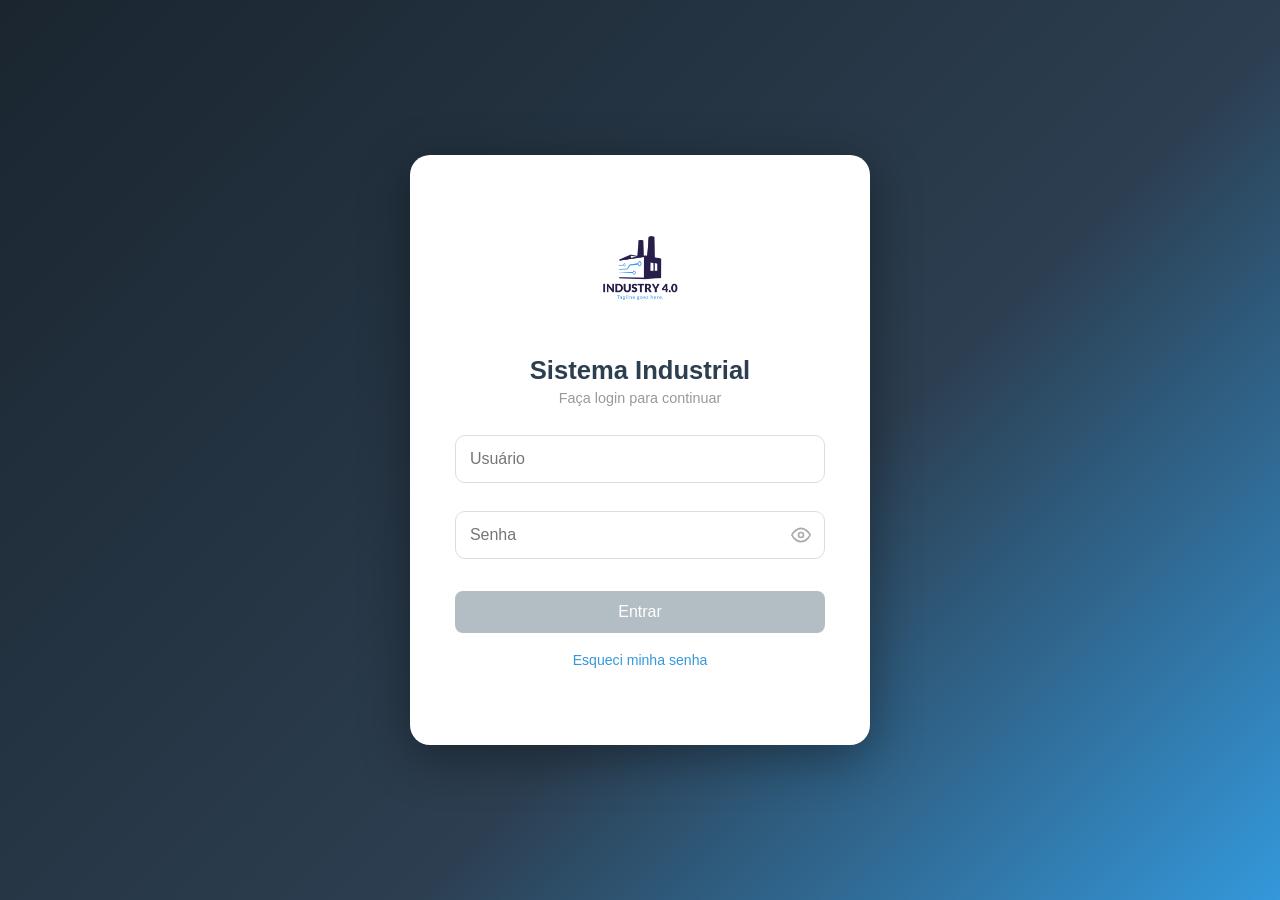
==== commit fd6cfed6: "merge: resolve conflito login.html — mantém JWT + adiciona botão olho do fix/Design - login.html: se" ====
--- a/src/main/resources/static/login.html
+++ b/src/main/resources/static/login.html
@@ -15,7 +15,7 @@
 
     <!-- Logo -->
     <div class="logo-wrap">
-      <img src="logo_fabrica.jpg" width="96" height="96" alt="Logo" style="border-radius:16px;object-fit:cover;" />
+      <img src="logo_fabrica.jpg" width="130" height="130" alt="Logo" style="border-radius:20px;object-fit:cover;" />
     </div>
 
     <h1>Sistema Industrial</h1>
@@ -25,12 +25,27 @@
     <div id="tela-login">
       <form id="form-login" autocomplete="off" novalidate>
         <div class="input-group">
-          <input type="text"     id="login-user" placeholder="Usuário"
+          <input type="text" id="login-user" placeholder="Usuário"
                  autocomplete="username" maxlength="50" />
         </div>
         <div class="input-group">
           <input type="password" id="login-pass" placeholder="Senha"
                  autocomplete="current-password" maxlength="50" />
+          <!-- Botão ver/ocultar senha (do fix/Design_do_sistema) -->
+          <button type="button" class="btn-olho" id="btn-olho" title="Mostrar/ocultar senha">
+            <svg id="icone-olho-aberto" width="20" height="20" viewBox="0 0 24 24" fill="none"
+                 stroke="currentColor" stroke-width="2" stroke-linecap="round" stroke-linejoin="round">
+              <path d="M1 12s4-8 11-8 11 8 11 8-4 8-11 8-11-8-11-8z"/>
+              <circle cx="12" cy="12" r="3"/>
+            </svg>
+            <svg id="icone-olho-fechado" width="20" height="20" viewBox="0 0 24 24" fill="none"
+                 stroke="currentColor" stroke-width="2" stroke-linecap="round" stroke-linejoin="round"
+                 style="display:none;">
+              <path d="M17.94 17.94A10.07 10.07 0 0 1 12 20c-7 0-11-8-11-8a18.45 18.45 0 0 1 5.06-5.94"/>
+              <path d="M9.9 4.24A9.12 9.12 0 0 1 12 4c7 0 11 8 11 8a18.5 18.5 0 0 1-2.16 3.19"/>
+              <line x1="1" y1="1" x2="23" y2="23"/>
+            </svg>
+          </button>
         </div>
         <button type="submit" id="btn-entrar" class="btn-login" disabled>Entrar</button>
       </form>
@@ -61,77 +76,72 @@
   <script>
     'use strict';
 
-    // ── Redireciona se já estiver autenticado ─────────────────────────────────
+    // Redireciona se já estiver autenticado (JWT)
     if (sessionStorage.getItem('jwt_token')) {
       console.info('[Auth] Token JWT encontrado — redirecionando para index.html');
       window.location.href = 'index.html';
     }
 
     // ── Constantes ─────────────────────────────────────────────────────────────
-    const MAX_TENTATIVAS = 5;
-    const BLOCK_MS       = 5_000; // 5 segundos
+    var MAX_TENTATIVAS = 5;
+    var BLOCK_MS       = 5000; // 5 segundos
 
     // ── Referências DOM ────────────────────────────────────────────────────────
-    const inputUser     = document.getElementById('login-user');
-    const inputPass     = document.getElementById('login-pass');
-    const btnEntrar     = document.getElementById('btn-entrar');
-    const bloqueadoMsg  = document.getElementById('login-bloqueado');
-
-    let intervaloContagem = null;
-
-    // ── Toast ──────────────────────────────────────────────────────────────────
-    function mostrarToast(mensagem, tipo = 'erro') {
-      const ICONS = {
-        erro:  `<svg xmlns="http://www.w3.org/2000/svg" width="16" height="16" viewBox="0 0 24 24" fill="none"
-                  stroke="currentColor" stroke-width="2" stroke-linecap="round" stroke-linejoin="round">
-                  <path d="M10.29 3.86L1.82 18a2 2 0 001.71 3h16.94a2 2 0 001.71-3L13.71 3.86a2 2 0 00-3.42 0z"/>
-                  <line x1="12" y1="9" x2="12" y2="13"/><line x1="12" y1="17" x2="12.01" y2="17"/>
-                </svg>`,
-        ok:    `<svg xmlns="http://www.w3.org/2000/svg" width="16" height="16" viewBox="0 0 24 24" fill="none"
-                  stroke="currentColor" stroke-width="2" stroke-linecap="round" stroke-linejoin="round">
-                  <path d="M22 11.08V12a10 10 0 11-5.93-9.14"/>
-                  <polyline points="22 4 12 14.01 9 11.01"/>
-                </svg>`,
-        aviso: `<svg xmlns="http://www.w3.org/2000/svg" width="16" height="16" viewBox="0 0 24 24" fill="none"
-                  stroke="currentColor" stroke-width="2" stroke-linecap="round" stroke-linejoin="round">
-                  <circle cx="12" cy="12" r="10"/>
-                  <line x1="12" y1="8" x2="12" y2="12"/><line x1="12" y1="16" x2="12.01" y2="16"/>
-                </svg>`
+    var inputUser    = document.getElementById('login-user');
+    var inputPass    = document.getElementById('login-pass');
+    var btnEntrar    = document.getElementById('btn-entrar');
+    var bloqueadoMsg = document.getElementById('login-bloqueado');
+    var intervaloContagem = null;
+
+    // ── Toast com ícones SVG ───────────────────────────────────────────────────
+    function mostrarToast(mensagem, tipo) {
+      tipo = tipo || 'erro';
+      var ICONS = {
+        erro:  '<svg xmlns="http://www.w3.org/2000/svg" width="16" height="16" viewBox="0 0 24 24" fill="none" stroke="currentColor" stroke-width="2" stroke-linecap="round" stroke-linejoin="round"><path d="M10.29 3.86L1.82 18a2 2 0 001.71 3h16.94a2 2 0 001.71-3L13.71 3.86a2 2 0 00-3.42 0z"/><line x1="12" y1="9" x2="12" y2="13"/><line x1="12" y1="17" x2="12.01" y2="17"/></svg>',
+        ok:    '<svg xmlns="http://www.w3.org/2000/svg" width="16" height="16" viewBox="0 0 24 24" fill="none" stroke="currentColor" stroke-width="2" stroke-linecap="round" stroke-linejoin="round"><path d="M22 11.08V12a10 10 0 11-5.93-9.14"/><polyline points="22 4 12 14.01 9 11.01"/></svg>',
+        aviso: '<svg xmlns="http://www.w3.org/2000/svg" width="16" height="16" viewBox="0 0 24 24" fill="none" stroke="currentColor" stroke-width="2" stroke-linecap="round" stroke-linejoin="round"><circle cx="12" cy="12" r="10"/><line x1="12" y1="8" x2="12" y2="12"/><line x1="12" y1="16" x2="12.01" y2="16"/></svg>'
       };
-
-      const container = document.getElementById('toast-container');
-      const toast = document.createElement('div');
-      toast.className = `toast ${tipo}`;
-      toast.innerHTML = `<span class="toast-icone">${ICONS[tipo] ?? ICONS.erro}</span>${mensagem}`;
+      var container = document.getElementById('toast-container');
+      var toast = document.createElement('div');
+      toast.className = 'toast ' + tipo;
+      toast.innerHTML = '<span class="toast-icone">' + (ICONS[tipo] || ICONS.erro) + '</span>' + mensagem;
       container.appendChild(toast);
-
-      setTimeout(() => {
+      setTimeout(function() {
         toast.classList.add('saindo');
-        toast.addEventListener('animationend', () => toast.remove(), { once: true });
+        toast.addEventListener('animationend', function() { toast.remove(); }, { once: true });
       }, 3500);
     }
 
+    // ── Ver/ocultar senha ──────────────────────────────────────────────────────
+    document.getElementById('btn-olho').addEventListener('click', function() {
+      var aberto  = document.getElementById('icone-olho-aberto');
+      var fechado = document.getElementById('icone-olho-fechado');
+      if (inputPass.type === 'password') {
+        inputPass.type        = 'text';
+        aberto.style.display  = 'none';
+        fechado.style.display = '';
+      } else {
+        inputPass.type        = 'password';
+        aberto.style.display  = '';
+        fechado.style.display = 'none';
+      }
+      inputPass.focus();
+    });
+
     // ── Anti-injeção ──────────────────────────────────────────────────────────
-    function temInjecao(valor) {
-      return (
-        /<[^>]*>/.test(valor)      ||   // tags HTML
-        /javascript:/i.test(valor) ||   // protocolo JS
-        /on\w+\s*=/i.test(valor)   ||   // event handlers inline
-        /--/.test(valor)           ||   // comentário SQL
-        /\/\*/.test(valor)              // comentário bloco
-      );
-    }
-
-    // ── Habilita/desabilita botão ─────────────────────────────────────────────
+    function temInjecao(v) {
+      return /<[^>]*>/.test(v) || /javascript:/i.test(v) || /on\w+\s*=/i.test(v) || /--/.test(v) || /\/\*/.test(v);
+    }
+
+    // ── Habilita botão apenas com >= 2 chars ──────────────────────────────────
     function verificarCampos() {
-      const ok = inputUser.value.trim().length >= 2 && inputPass.value.length >= 2;
-      btnEntrar.disabled = !ok;
-    }
-
-    inputUser.addEventListener('input', verificarCampos);
-    inputPass.addEventListener('input', verificarCampos);
-
-    // ── Desbloquear após expirar o tempo ──────────────────────────────────────
+      btnEntrar.disabled = !(inputUser.value.trim().length >= 2 && inputPass.value.length >= 2);
+    }
+
+    inputUser.addEventListener('input', function() { inputUser.classList.remove('erro'); verificarCampos(); });
+    inputPass.addEventListener('input', function() { inputPass.classList.remove('erro'); verificarCampos(); });
+
+    // ── Desbloquear ────────────────────────────────────────────────────────────
     function desbloquear() {
       clearInterval(intervaloContagem);
       intervaloContagem = null;
@@ -139,15 +149,15 @@
       sessionStorage.removeItem('login_block_time');
       bloqueadoMsg.classList.add('oculto');
       bloqueadoMsg.textContent = '';
-      inputUser.disabled  = false;
-      inputPass.disabled  = false;
-      btnEntrar.disabled  = true; // permanece desabilitado até digitar >= 2 chars
+      inputUser.disabled = false;
+      inputPass.disabled = false;
+      btnEntrar.disabled = true;
       verificarCampos();
       inputUser.focus();
       console.info('[Auth] Bloqueio expirado — formulário liberado.');
     }
 
-    // ── Iniciar contagem regressiva ────────────────────────────────────────────
+    // ── Contagem regressiva ────────────────────────────────────────────────────
     function iniciarContagem(msRestantes) {
       inputUser.disabled = true;
       inputPass.disabled = true;
@@ -155,70 +165,48 @@
       bloqueadoMsg.classList.remove('oculto');
 
       function atualizar() {
-        const restante = Math.ceil(msRestantes / 1000);
-        bloqueadoMsg.textContent = `Acesso bloqueado. Aguarde ${restante}s para tentar novamente.`;
-        console.debug(`[Auth] Contagem regressiva: ${restante}s restante(s).`);
+        bloqueadoMsg.textContent = 'Acesso bloqueado. Aguarde ' + Math.ceil(msRestantes / 1000) + 's para tentar novamente.';
       }
       atualizar();
 
-      intervaloContagem = setInterval(() => {
+      intervaloContagem = setInterval(function() {
         msRestantes -= 1000;
-        if (msRestantes <= 0) {
-          desbloquear();
-        } else {
-          atualizar();
-        }
+        if (msRestantes <= 0) { desbloquear(); } else { atualizar(); }
       }, 1000);
     }
 
-    // ── Verificar bloqueio ao carregar a página ───────────────────────────────
-    (function verificarBloqueioInicial() {
-      const tentativas   = parseInt(sessionStorage.getItem('tentativas_login') || '0', 10);
-      const bloqueioInicio = parseInt(sessionStorage.getItem('login_block_time') || '0', 10);
-
-      if (tentativas >= MAX_TENTATIVAS && bloqueioInicio) {
-        const decorrido  = Date.now() - bloqueioInicio;
-        const msRestantes = BLOCK_MS - decorrido;
-        if (msRestantes > 0) {
-          console.warn(`[Auth] Bloqueio ativo ao carregar página — ${Math.ceil(msRestantes / 1000)}s restante(s).`);
-          iniciarContagem(msRestantes);
-        } else {
-          console.info('[Auth] Bloqueio já expirado — limpando estado.');
-          desbloquear();
-        }
+    // ── Verifica bloqueio ao carregar ──────────────────────────────────────────
+    (function() {
+      var t = parseInt(sessionStorage.getItem('tentativas_login') || '0', 10);
+      var b = parseInt(sessionStorage.getItem('login_block_time')  || '0', 10);
+      if (t >= MAX_TENTATIVAS && b) {
+        var ms = BLOCK_MS - (Date.now() - b);
+        if (ms > 0) { iniciarContagem(ms); } else { desbloquear(); }
       }
     })();
 
-    // ── Submit do login ────────────────────────────────────────────────────────
-    document.getElementById('form-login').addEventListener('submit', async e => {
-      e.preventDefault();
-
-      const user = inputUser.value.trim();
-      const pass = inputPass.value;
-
-      console.debug(`[Auth] Tentativa de login — usuário: "${user}", senha: ${pass.length} char(s).`);
-
-      // Verificar injeção
+    // ── Submit ─────────────────────────────────────────────────────────────────
+    document.getElementById('form-login').addEventListener('submit', async function(e) {
+      e.preventDefault();
+      var user = inputUser.value.trim();
+      var pass = inputPass.value;
+
+      console.debug('[Auth] Tentativa — usuário: "' + user + '", senha: ' + pass.length + ' char(s).');
+
       if (temInjecao(user) || temInjecao(pass)) {
-        console.warn('[Auth] BLOQUEADO: entrada com padrão de injeção detectado.');
+        console.warn('[Auth] BLOQUEADO: padrão de injeção detectado.');
         mostrarToast('Entrada inválida detectada.');
         inputUser.classList.add('erro');
         inputPass.classList.add('erro');
         return;
       }
-      inputUser.classList.remove('erro');
-      inputPass.classList.remove('erro');
-
-      // Verificar se já bloqueado
-      const tentativas = parseInt(sessionStorage.getItem('tentativas_login') || '0', 10);
-      if (tentativas >= MAX_TENTATIVAS) {
-        console.warn('[Auth] Tentativa enquanto bloqueado — ignorando.');
-        return;
-      }
-
-      console.info(`[Auth] Enviando credenciais para /auth/login (usuário: "${user}").`);
-
-      let res;
+
+      var tentativas = parseInt(sessionStorage.getItem('tentativas_login') || '0', 10);
+      if (tentativas >= MAX_TENTATIVAS) return;
+
+      console.info('[Auth] Enviando para /auth/login (usuário: "' + user + '").');
+
+      var res;
       try {
         res = await fetch('/auth/login', {
           method: 'POST',
@@ -226,66 +214,59 @@
           body: JSON.stringify({ username: user, password: pass })
         });
       } catch (err) {
-        console.error('[Auth] Erro de rede ao tentar /auth/login:', err.message);
+        console.error('[Auth] Erro de rede:', err.message);
         mostrarToast('Erro de conexão. Verifique o servidor.');
         return;
       }
 
       if (res.ok) {
-        const data = await res.json();
+        var data = await res.json();
         sessionStorage.setItem('jwt_token', data.token);
         sessionStorage.removeItem('tentativas_login');
         sessionStorage.removeItem('login_block_time');
-        console.info('[Auth] Login bem-sucedido — token JWT armazenado. Redirecionando...');
+        console.info('[Auth] Login OK — redirecionando...');
         window.location.href = 'index.html';
         return;
       }
 
-      // Credenciais inválidas
-      const novas = tentativas + 1;
+      var novas = tentativas + 1;
       sessionStorage.setItem('tentativas_login', String(novas));
-      console.warn(`[Auth] Credenciais inválidas (tentativa ${novas}/${MAX_TENTATIVAS}).`);
-
+      console.warn('[Auth] Credenciais inválidas (tentativa ' + novas + '/' + MAX_TENTATIVAS + ').');
       inputUser.classList.add('erro');
       inputPass.classList.add('erro');
+      mostrarToast('Credenciais inválidas.');
 
       if (novas >= MAX_TENTATIVAS) {
         sessionStorage.setItem('login_block_time', String(Date.now()));
-        console.error(`[Auth] Limite de ${MAX_TENTATIVAS} tentativas atingido — bloqueando por ${BLOCK_MS / 1000}s.`);
-        mostrarToast('Credenciais inválidas.');
+        console.error('[Auth] Limite atingido — bloqueando por ' + (BLOCK_MS / 1000) + 's.');
         iniciarContagem(BLOCK_MS);
-      } else {
-        mostrarToast('Credenciais inválidas.');
       }
     });
 
     // ── Esqueci a senha ────────────────────────────────────────────────────────
-    document.getElementById('link-esqueci').addEventListener('click', e => {
+    document.getElementById('link-esqueci').addEventListener('click', function(e) {
       e.preventDefault();
       document.getElementById('tela-login').classList.add('oculto');
-      const rec = document.getElementById('tela-recuperacao');
+      var rec = document.getElementById('tela-recuperacao');
       rec.classList.remove('oculto');
       rec.style.animation = 'fadeIn .3s ease';
       document.getElementById('rec-email').focus();
     });
 
-    document.getElementById('link-voltar').addEventListener('click', e => {
+    document.getElementById('link-voltar').addEventListener('click', function(e) {
       e.preventDefault();
       document.getElementById('tela-recuperacao').classList.add('oculto');
       document.getElementById('rec-sucesso').classList.add('oculto');
       document.getElementById('rec-email').value = '';
-      const login = document.getElementById('tela-login');
+      var login = document.getElementById('tela-login');
       login.classList.remove('oculto');
       login.style.animation = 'fadeIn .3s ease';
     });
 
-    document.getElementById('form-recuperacao').addEventListener('submit', e => {
-      e.preventDefault();
-      const email = document.getElementById('rec-email').value.trim();
-      if (!email) {
-        document.getElementById('rec-email').style.borderColor = '#e74c3c';
-        return;
-      }
+    document.getElementById('form-recuperacao').addEventListener('submit', function(e) {
+      e.preventDefault();
+      var email = document.getElementById('rec-email').value.trim();
+      if (!email) { document.getElementById('rec-email').style.borderColor = '#e74c3c'; return; }
       document.getElementById('rec-email').style.borderColor = '';
       document.getElementById('form-recuperacao').classList.add('oculto');
       document.getElementById('rec-sucesso').classList.remove('oculto');
--- a/src/main/resources/static/style.css
+++ b/src/main/resources/static/style.css
@@ -110,10 +110,10 @@
   transition: background .2s, transform .1s;
   margin-top: .25rem;
 }
-.btn-login:hover              { background: #3498db; }
-.btn-login:active             { transform: scale(.98); }
-.btn-login:disabled           { background: #b2bec3; cursor: not-allowed; transform: none; }
-.btn-login:disabled:hover     { background: #b2bec3; }
+.btn-login:hover         { background: #3498db; }
+.btn-login:active        { transform: scale(.98); }
+.btn-login:disabled      { background: #b2bec3; cursor: not-allowed; transform: none; }
+.btn-login:disabled:hover{ background: #b2bec3; }
 
 .login-bloqueado {
   margin-top: 1rem;
@@ -127,6 +127,13 @@
   text-align: center;
   animation: fadeIn .3s ease;
 }
+
+.login-erro {
+  margin-top: 1rem;
+  color: #e74c3c;
+  font-size: .9rem;
+  animation: fadeIn .3s ease;
+}
 .link-esqueci {
   color: #3498db;
   font-size: .88rem;
